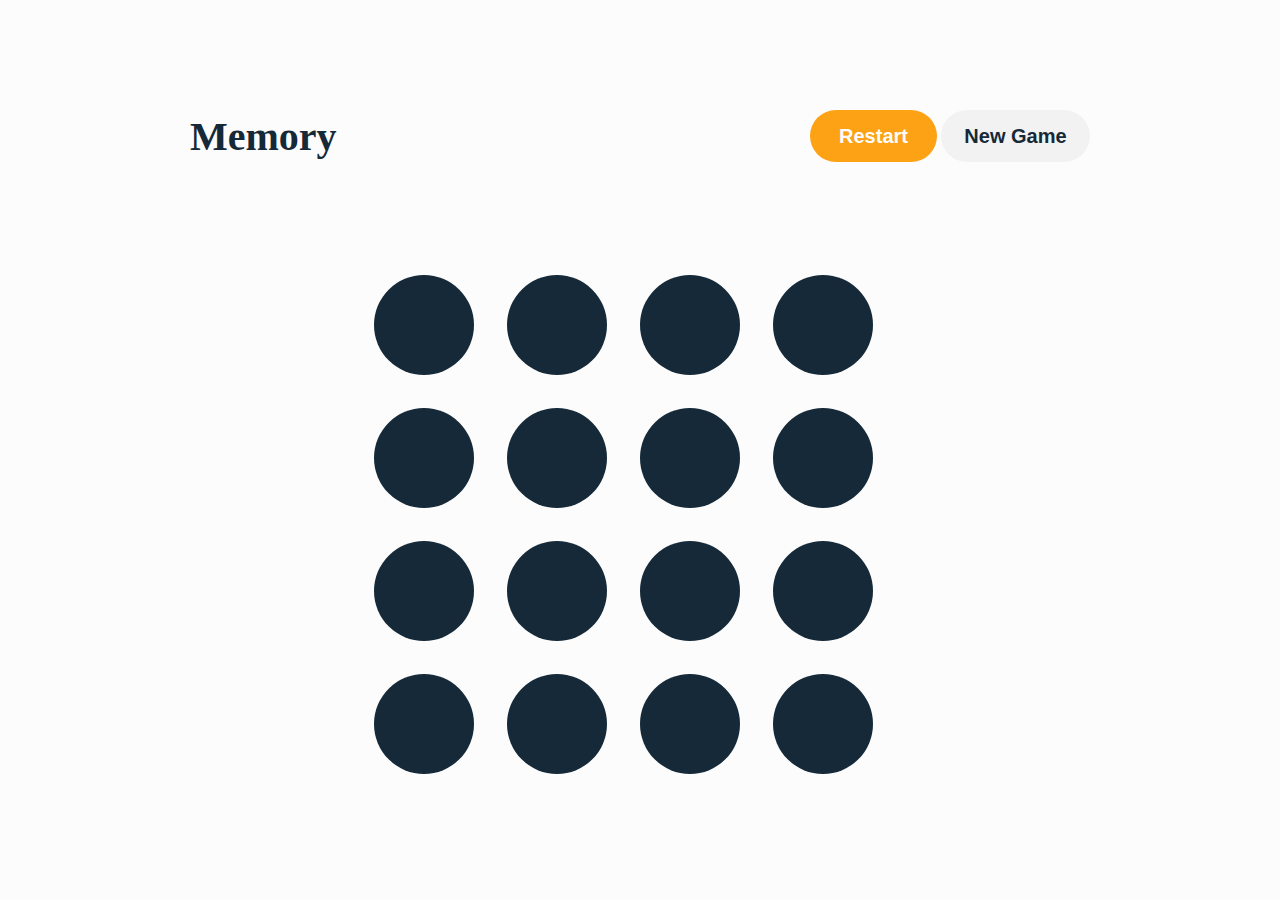
==== 4x4solo.html @ 07605488 "added 4x4" ====
<!DOCTYPE html>
<html lang="en">
<head>
  <meta charset="UTF-8">
  <meta name="viewport" content="width=device-width, initial-scale=1.0">
  <link rel="stylesheet" href="/assets/4x4solo.css">
  <title>4x4H</title>
</head>
<body>
  <div class="header">
    <h1>Memory</h1>
    <div class="top-nav">
      <button class="btn restart">Restart</button>
      <button class="btn newGame">New Game</button>
    </div>
  </div>
  <div class="grid-container">
    <div class="flip-card" id="flip-card">
      <div class="flip-card-inner">
        <div class="flip-card-front">
          <h2></h2>
        </div>
        <div class="flip-card-back">
          <h1>1</h1>
        </div>
      </div>
    </div>
    <div class="flip-card" id="flip-card">
      <div class="flip-card-inner">
        <div class="flip-card-front">
          <h2></h2>
        </div>
        <div class="flip-card-back">
          <h1>1</h1>
        </div>
      </div>
    </div>
    <div class="flip-card" id="flip-card">
      <div class="flip-card-inner">
        <div class="flip-card-front">
          <h2></h2>
        </div>
        <div class="flip-card-back">
          <h1>1</h1>
        </div>
      </div>
    </div>
    <div class="flip-card" id="flip-card">
      <div class="flip-card-inner">
        <div class="flip-card-front">
          <h2></h2>
        </div>
        <div class="flip-card-back">
          <h1>1</h1>
        </div>
      </div>
    </div>
    <div class="flip-card" id="flip-card">
      <div class="flip-card-inner">
        <div class="flip-card-front">
          <h2></h2>
        </div>
        <div class="flip-card-back">
          <h1>1</h1>
        </div>
      </div>
    </div>
    <div class="flip-card" id="flip-card">
      <div class="flip-card-inner">
        <div class="flip-card-front">
          <h2></h2>
        </div>
        <div class="flip-card-back">
          <h1>1</h1>
        </div>
      </div>
    </div>
    <div class="flip-card" id="flip-card">
      <div class="flip-card-inner">
        <div class="flip-card-front">
          <h2></h2>
        </div>
        <div class="flip-card-back">
          <h1>1</h1>
        </div>
      </div>
    </div>
    <div class="flip-card" id="flip-card">
      <div class="flip-card-inner">
        <div class="flip-card-front">
          <h2></h2>
        </div>
        <div class="flip-card-back">
          <h1>1</h1>
        </div>
      </div>
    </div>
    <div class="flip-card" id="flip-card">
      <div class="flip-card-inner">
        <div class="flip-card-front">
          <h2></h2>
        </div>
        <div class="flip-card-back">
          <h1>1</h1>
        </div>
      </div>
    </div>
    <div class="flip-card" id="flip-card">
      <div class="flip-card-inner">
        <div class="flip-card-front">
          <h2></h2>
        </div>
        <div class="flip-card-back">
          <h1>1</h1>
        </div>
      </div>
    </div>
    <div class="flip-card" id="flip-card">
      <div class="flip-card-inner">
        <div class="flip-card-front">
          <h2></h2>
        </div>
        <div class="flip-card-back">
          <h1>1</h1>
        </div>
      </div>
    </div>
    <div class="flip-card" id="flip-card">
      <div class="flip-card-inner">
        <div class="flip-card-front">
          <h2></h2>
        </div>
        <div class="flip-card-back">
          <h1>1</h1>
        </div>
      </div>
    </div>
    <div class="flip-card" id="flip-card">
      <div class="flip-card-inner">
        <div class="flip-card-front">
          <h2></h2>
        </div>
        <div class="flip-card-back">
          <h1>1</h1>
        </div>
      </div>
    </div>
    <div class="flip-card" id="flip-card">
      <div class="flip-card-inner">
        <div class="flip-card-front">
          <h2>hi</h2>
        </div>
        <div class="flip-card-back">
          <h1>1</h1>
        </div>
      </div>
    </div>
    <div class="flip-card" id="flip-card">
      <div class="flip-card-inner">
        <div class="flip-card-front">
          <h2></h2>
        </div>
        <div class="flip-card-back">
          <h1>1</h1>
        </div>
      </div>
    </div>
    <div class="flip-card" id="flip-card">
      <div class="flip-card-inner">
        <div class="flip-card-front">
          <h2></h2>
        </div>
        <div class="flip-card-back">
          <h1>1</h1>
        </div>
      </div>
    </div>
  </div>
  <script src="script.js"></script>
</body>
</html>
---- assets/4x4solo.css ----
:root{
  /* primary colors */
  --primary-color1: #fda214;
  --primary-color2: #bcced9;
  --primary-color3: #152938;
  --primary-color4: #304859;

  /* neutral colors */
  --secondary-color1: #f2f2f2;
  --secondary-color2: #7191a5;
  --secondary-color3: #6395b8;
  --secondary-color4: #fcfcfc;

  /* font-family */

  --font-family:'Atkinson Hyperlegible';

}
body{
  margin: 0;
  display: flex;
  justify-content: center;
  align-items: center;
  flex-direction: column;
  color: var(--primary-color3);
  background-color:var(--secondary-color4) ;
  font-family: var(--font-family);
  height: 100vh;
}
.header{
  display: flex;
  align-items: center;
  width: 900px;
  height: 52px;
  justify-content: space-between;
  margin-bottom: 6rem;
}
.header h1{
  font-size: 40px;
  font-weight: bold;
}


.btn{
  border: none;
  border-radius: 50px;
  color: var(--secondary-color4);
  font-size: 20px;
  font-weight: bold;
  cursor: pointer;
}
.btn.restart{
  background-color: var(--primary-color1);
  width: 127px;
  height: 52px;
}
.btn.newGame{
  background-color: var(--secondary-color1);
  color: var(--primary-color3);
  width:149px;
  height: 52px;
}
.grid-container{
  /* border: 1px solid red; */
  display: grid;
  grid-template-columns: repeat(4, 1fr);
  align-items: center;
  justify-content: center;
  width: 532px;
  height: 532px;
}
.grid-item{
  border: 1px solid red;
  border-radius: 50px;
  width: 118px;
  height: 118px;
}


.flip-card {
  background-color: transparent;
  width: 100px;
  height: 100px;
  border-radius: 100%;
  perspective: 1000px; 
}


.flip-card-inner {
  position: relative;
  width: 100%;
  height: 100%;
  border-radius: 100%;
  text-align: center;
  transition: transform 0.8s;
  transform-style: preserve-3d;
}

.flip-card-front, .flip-card-back {
  position: absolute;
  width: 100%;
  height: 100%;
  border-radius: 100%;
  -webkit-backface-visibility: hidden; 
  backface-visibility: hidden;
}

.flip-card-front {
  background-color:var(--primary-color3);
}

.flip-card-back {
  background-color:var(--primary-color2);
  color: white;
  transform: rotateY(180deg);
  font-size: 25px;
  display: flex;
  justify-content: center;
  align-items: center;

}
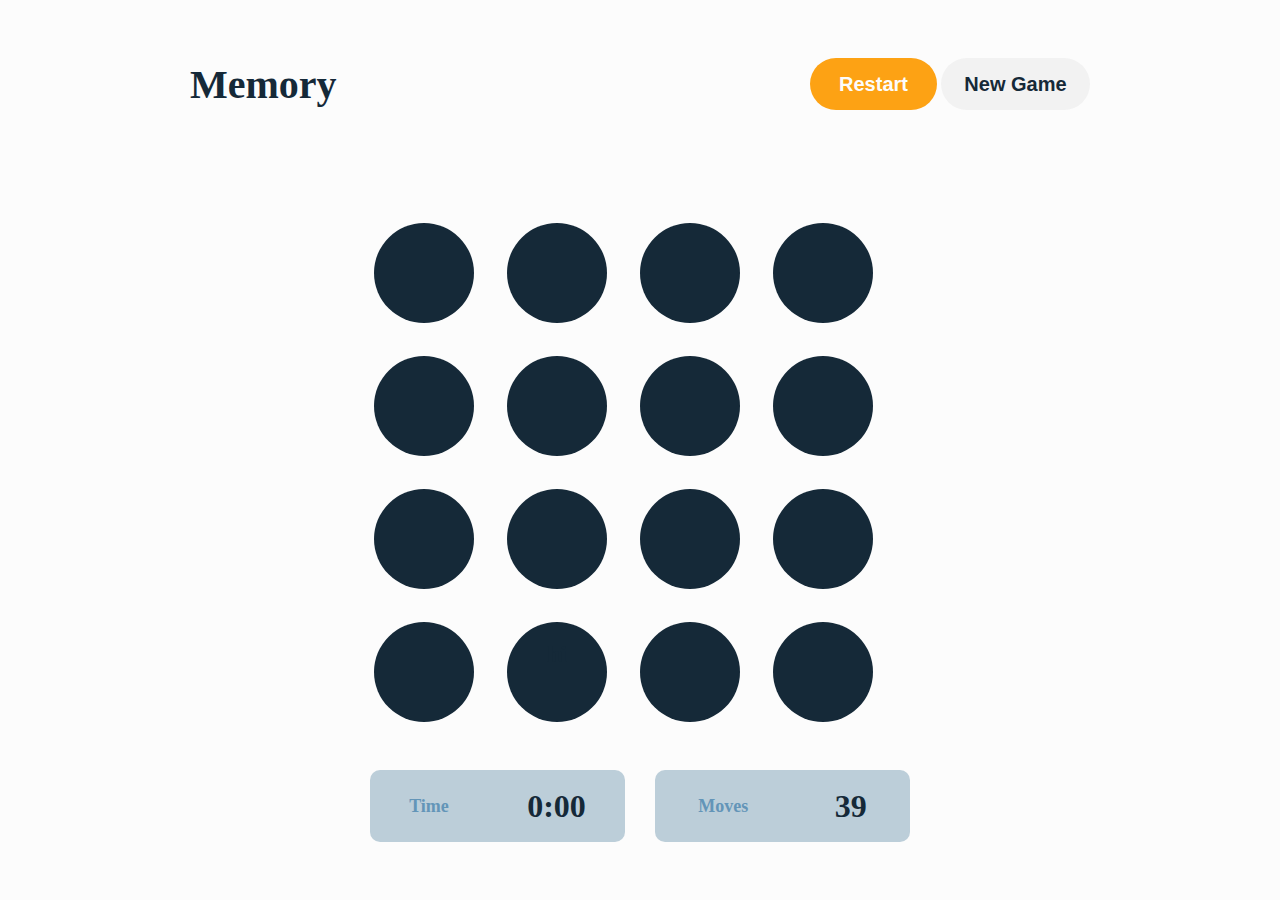
==== commit 0d2fc6ae: "finish the solo 4x4 page" ====
--- a/4x4solo.html
+++ b/4x4solo.html
@@ -176,6 +176,18 @@
       </div>
     </div>
   </div>
+  <div class="bot-nav">
+    <div class="time-container">
+      <h5>Time</h5>
+      <div class="label">
+        <label id="minutes">0</label><label>:</label><label id="seconds">00</label>
+      </div>
+    </div>
+    <div class="move-container">
+      <h5>Moves</h5>
+      <p class="moves">39</p>
+    </div>
+  </div>
   <script src="script.js"></script>
 </body>
 </html>--- a/assets/4x4solo.css
+++ b/assets/4x4solo.css
@@ -61,19 +61,12 @@
   height: 52px;
 }
 .grid-container{
-  /* border: 1px solid red; */
   display: grid;
   grid-template-columns: repeat(4, 1fr);
   align-items: center;
   justify-content: center;
   width: 532px;
   height: 532px;
-}
-.grid-item{
-  border: 1px solid red;
-  border-radius: 50px;
-  width: 118px;
-  height: 118px;
 }
 
 
@@ -118,4 +111,31 @@
   justify-content: center;
   align-items: center;
 
+}
+.bot-nav{
+  display: flex;
+  align-items: center;
+  justify-content: space-between;
+  width: 540px;
+  margin-top: 2rem;
+}
+.bot-nav h5{
+  color: var(--secondary-color3);
+  font-size: 18px;
+  font-family: var(--font-family);
+}
+.move-container,.time-container{
+  display: flex;
+  align-items: center;
+  justify-content:space-around ;
+  width: 255px;
+  height: 72px;
+  background-color: var(--primary-color2);
+  border-radius: 10px;
+  
+}
+.move-container p,.time-container label{
+  color: var(--primary-color3);
+  font-size: 32px;
+  font-weight: bold;
 }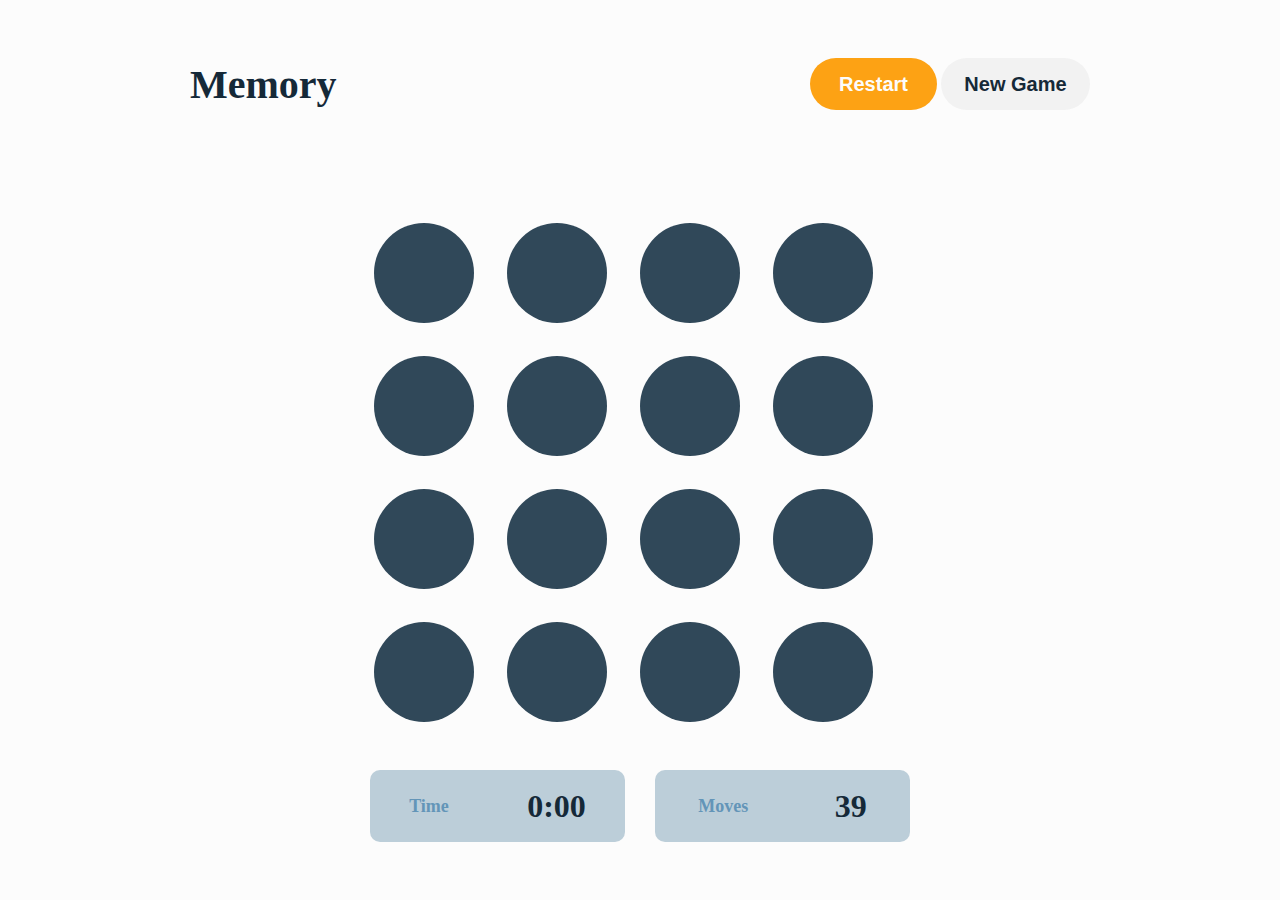
==== commit b80b39ad: "updated 4x4 solo" ====
--- a/4x4solo.html
+++ b/4x4solo.html
@@ -18,7 +18,42 @@
     <div class="flip-card" id="flip-card">
       <div class="flip-card-inner">
         <div class="flip-card-front">
-          <h2></h2>
+        </div>
+        <div class="flip-card-back">
+          <h1>1</h1>
+        </div>
+      </div>
+    </div>
+    <div class="flip-card" id="flip-card">
+      <div class="flip-card-inner">
+        <div class="flip-card-front">
+        </div>
+        <div class="flip-card-back">
+          <h1>1</h1>
+        </div>
+      </div>
+    </div>
+    <div class="flip-card" id="flip-card">
+      <div class="flip-card-inner">
+        <div class="flip-card-front">
+        </div>
+        <div class="flip-card-back">
+          <h1>1</h1>
+        </div>
+      </div>
+    </div>
+    <div class="flip-card" id="flip-card">
+      <div class="flip-card-inner">
+        <div class="flip-card-front">
+        </div>
+        <div class="flip-card-back">
+          <h1>1</h1>
+        </div>
+      </div>
+    </div>
+    <div class="flip-card" id="flip-card">
+      <div class="flip-card-inner">
+        <div class="flip-card-front">
         </div>
         <div class="flip-card-back">
           <h1>1</h1>
@@ -38,7 +73,6 @@
     <div class="flip-card" id="flip-card">
       <div class="flip-card-inner">
         <div class="flip-card-front">
-          <h2></h2>
         </div>
         <div class="flip-card-back">
           <h1>1</h1>
@@ -48,7 +82,6 @@
     <div class="flip-card" id="flip-card">
       <div class="flip-card-inner">
         <div class="flip-card-front">
-          <h2></h2>
         </div>
         <div class="flip-card-back">
           <h1>1</h1>
@@ -58,7 +91,6 @@
     <div class="flip-card" id="flip-card">
       <div class="flip-card-inner">
         <div class="flip-card-front">
-          <h2></h2>
         </div>
         <div class="flip-card-back">
           <h1>1</h1>
@@ -68,7 +100,6 @@
     <div class="flip-card" id="flip-card">
       <div class="flip-card-inner">
         <div class="flip-card-front">
-          <h2></h2>
         </div>
         <div class="flip-card-back">
           <h1>1</h1>
@@ -78,7 +109,6 @@
     <div class="flip-card" id="flip-card">
       <div class="flip-card-inner">
         <div class="flip-card-front">
-          <h2></h2>
         </div>
         <div class="flip-card-back">
           <h1>1</h1>
@@ -88,7 +118,6 @@
     <div class="flip-card" id="flip-card">
       <div class="flip-card-inner">
         <div class="flip-card-front">
-          <h2></h2>
         </div>
         <div class="flip-card-back">
           <h1>1</h1>
@@ -98,7 +127,6 @@
     <div class="flip-card" id="flip-card">
       <div class="flip-card-inner">
         <div class="flip-card-front">
-          <h2></h2>
         </div>
         <div class="flip-card-back">
           <h1>1</h1>
@@ -108,7 +136,6 @@
     <div class="flip-card" id="flip-card">
       <div class="flip-card-inner">
         <div class="flip-card-front">
-          <h2></h2>
         </div>
         <div class="flip-card-back">
           <h1>1</h1>
@@ -118,47 +145,6 @@
     <div class="flip-card" id="flip-card">
       <div class="flip-card-inner">
         <div class="flip-card-front">
-          <h2></h2>
-        </div>
-        <div class="flip-card-back">
-          <h1>1</h1>
-        </div>
-      </div>
-    </div>
-    <div class="flip-card" id="flip-card">
-      <div class="flip-card-inner">
-        <div class="flip-card-front">
-          <h2></h2>
-        </div>
-        <div class="flip-card-back">
-          <h1>1</h1>
-        </div>
-      </div>
-    </div>
-    <div class="flip-card" id="flip-card">
-      <div class="flip-card-inner">
-        <div class="flip-card-front">
-          <h2></h2>
-        </div>
-        <div class="flip-card-back">
-          <h1>1</h1>
-        </div>
-      </div>
-    </div>
-    <div class="flip-card" id="flip-card">
-      <div class="flip-card-inner">
-        <div class="flip-card-front">
-          <h2>hi</h2>
-        </div>
-        <div class="flip-card-back">
-          <h1>1</h1>
-        </div>
-      </div>
-    </div>
-    <div class="flip-card" id="flip-card">
-      <div class="flip-card-inner">
-        <div class="flip-card-front">
-          <h2></h2>
         </div>
         <div class="flip-card-back">
           <h1>1</h1>
--- a/assets/4x4solo.css
+++ b/assets/4x4solo.css
@@ -99,7 +99,7 @@
 }
 
 .flip-card-front {
-  background-color:var(--primary-color3);
+  background-color:var(--primary-color4);
 }
 
 .flip-card-back {
